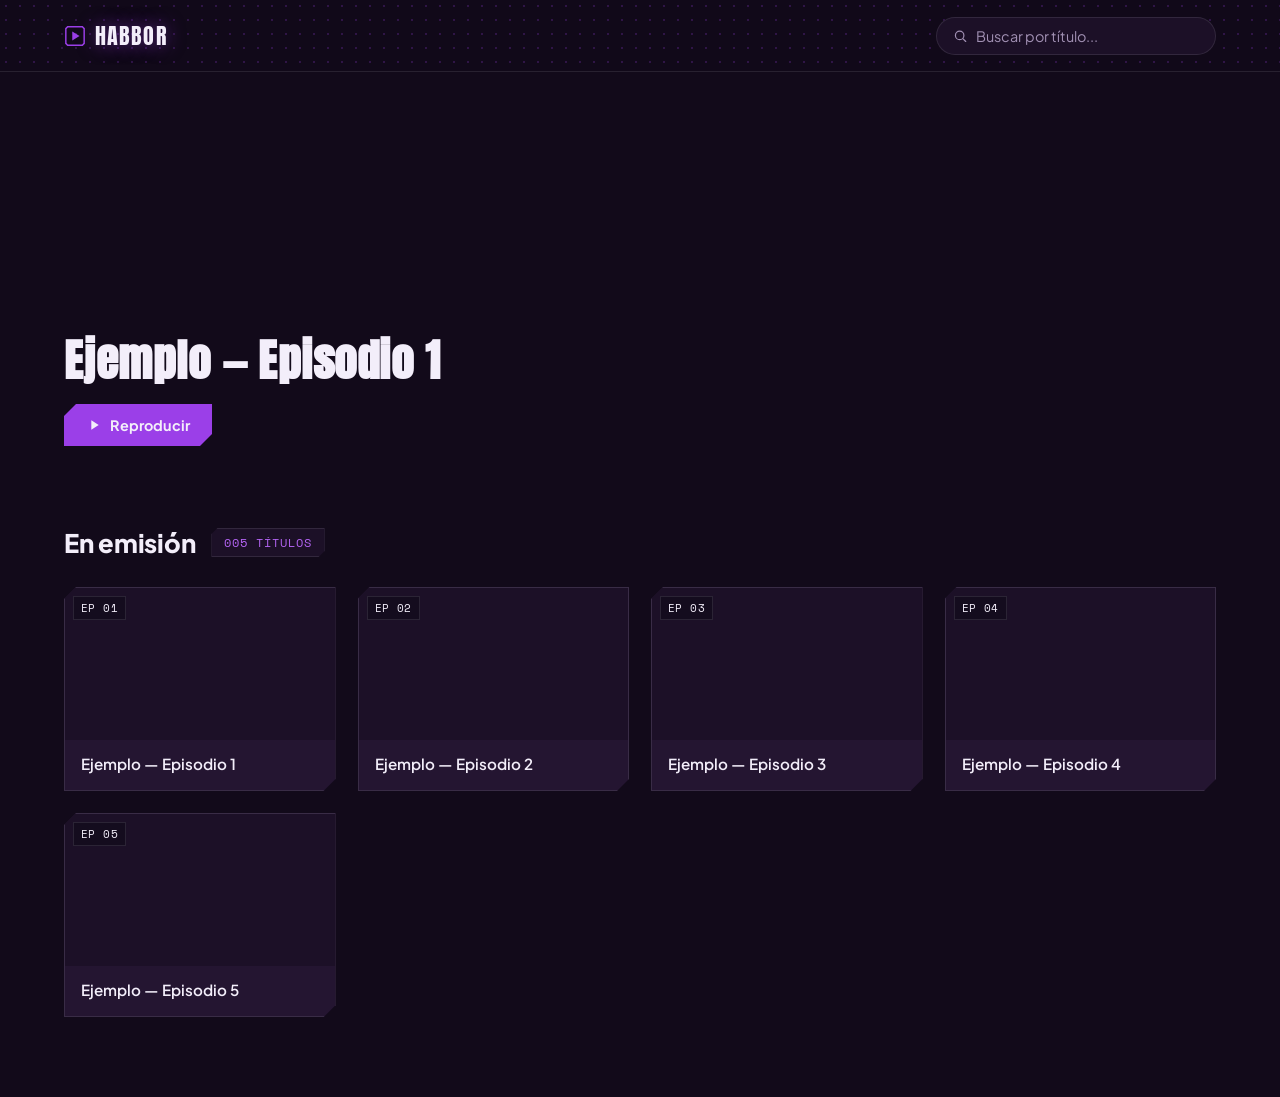
==== index.html @ ae3cb56a "Add files via upload" ====
<!DOCTYPE html>
<html lang="es">
<head>
  <meta charset="UTF-8" />
  <meta name="viewport" content="width=device-width, initial-scale=1.0" />
  <meta name="color-scheme" content="dark" />
  <title>HABBOR — Anime</title>

  <link rel="preconnect" href="https://fonts.googleapis.com" />
  <link rel="preconnect" href="https://fonts.gstatic.com" crossorigin />
  <link href="https://fonts.googleapis.com/css2?family=Anton&family=Plus+Jakarta+Sans:wght@400;500;600;700;800&family=Space+Mono:wght@400;700&display=swap" rel="stylesheet" />

  <link rel="stylesheet" href="style.css" />
</head>
<body>

  <header class="topbar">
    <div class="brand">
      <svg class="brand-icon" viewBox="0 0 24 24" width="22" height="22" xmlns="http://www.w3.org/2000/svg">
        <polygon class="brand-icon-frame" points="4,2 20,2 22,4 22,20 20,22 4,22 2,20 2,4" fill="none" stroke-width="1.6" />
        <path class="brand-icon-play" d="M9 7l8 5-8 5V7z" />
      </svg>
      <span class="brand-name">HABBOR</span>
    </div>

    <div class="search-box">
      <svg width="16" height="16" viewBox="0 0 24 24" fill="none" aria-hidden="true">
        <circle cx="11" cy="11" r="7" stroke="currentColor" stroke-width="2" />
        <path d="M21 21l-4.3-4.3" stroke="currentColor" stroke-width="2" stroke-linecap="round" />
      </svg>
      <input type="text" id="searchInput" placeholder="Buscar por título..." aria-label="Buscar por título" autocomplete="off" />
    </div>
  </header>

  <section class="hero hidden" id="heroSection">
    <div class="hero-backdrop" id="heroBackdrop"></div>
    <div class="hero-scrim"></div>
    <div class="hero-content">
      <h2 class="hero-title" id="heroTitle"></h2>
      <button class="hero-cta" id="heroPlayBtn" type="button">
        <svg viewBox="0 0 24 24" width="16" height="16" fill="currentColor"><path d="M8 5v14l11-7z"/></svg>
        Reproducir
      </button>
    </div>
  </section>

  <main class="container">
    <div class="page-heading">
      <h1>En emisión</h1>
      <span id="countBadge" class="count-badge"></span>
    </div>

    <section id="videoGrid" class="video-grid" aria-live="polite">
      <!-- Las tarjetas se generan automáticamente desde app.js -->
    </section>

    <p id="emptyState" class="empty-state hidden"></p>
  </main>

  <div id="playerModal" class="modal hidden" role="dialog" aria-modal="true" aria-labelledby="modalTitle">
    <div class="modal-backdrop" data-close></div>
    <div class="modal-panel">
      <button class="modal-close" id="modalCloseBtn" aria-label="Cerrar reproductor">&times;</button>
      <h2 id="modalTitle" class="modal-title"></h2>
      <div class="player-frame">
        <iframe
          id="playerIframe"
          src=""
          title="Reproductor de video"
          allow="autoplay; fullscreen; encrypted-media; picture-in-picture"
          allowfullscreen>
        </iframe>
      </div>
    </div>
  </div>

  <script src="app.js"></script>
</body>
</html>
---- style.css ----
/* ==============================================================
   HABBOR — Directorio personal de anime
   Paleta violeta, tipografía con energía de póster y detalles
   angulares + textura de screentone: identidad propia, no un
   calco de ninguna plataforma existente.
============================================================== */

:root {
  --ink: #120a1a;
  --surface: #1c1027;
  --panel: #241531;
  --line: rgba(243, 238, 250, 0.1);
  --violet: #9b3fe8;
  --violet-bright: #b565f5;
  --paper: #f3eefa;
  --mist: #a190b3;
  --cut: 12px;
  --shadow: 0 18px 40px rgba(0, 0, 0, 0.55);
  --glow: 0 0 0 1px var(--violet), 0 0 26px rgba(155, 63, 232, 0.35);
  --transition: 0.25s ease;
  --header-h: 72px;
}

* { margin: 0; padding: 0; box-sizing: border-box; }

html { scrollbar-width: thin; scrollbar-color: #3a2650 var(--ink); }

body {
  background: var(--ink);
  color: var(--paper);
  font-family: 'Plus Jakarta Sans', -apple-system, BlinkMacSystemFont, 'Segoe UI', sans-serif;
  min-height: 100vh;
}

::selection { background: var(--violet); color: var(--paper); }

::-webkit-scrollbar { width: 10px; }
::-webkit-scrollbar-track { background: var(--ink); }
::-webkit-scrollbar-thumb { background: #3a2650; border-radius: 10px; }
::-webkit-scrollbar-thumb:hover { background: var(--violet); }

/* ==============================================================
   ENCABEZADO
============================================================== */
.topbar {
  position: sticky;
  top: 0;
  z-index: 50;
  height: var(--header-h);
  display: flex;
  align-items: center;
  justify-content: space-between;
  gap: 20px;
  padding: 0 5%;
  background:
    radial-gradient(circle at 6px 6px, rgba(155, 63, 232, 0.22) 1.3px, transparent 1.5px) 0 0 / 14px 14px,
    rgba(18, 10, 26, 0.92);
  backdrop-filter: blur(12px);
  -webkit-backdrop-filter: blur(12px);
  border-bottom: 1px solid var(--line);
}

.brand { display: flex; align-items: center; gap: 9px; flex-shrink: 0; }
.brand-icon-frame { stroke: var(--violet); }
.brand-icon-play { fill: var(--violet); }
.brand-name {
  font-family: 'Anton', 'Plus Jakarta Sans', sans-serif;
  font-size: 1.4rem;
  letter-spacing: 0.05em;
  color: var(--paper);
  text-shadow: 0 0 18px rgba(155, 63, 232, 0.5);
}

.search-box {
  display: flex;
  align-items: center;
  gap: 8px;
  background: var(--surface);
  border: 1px solid var(--line);
  border-radius: 999px;
  padding: 9px 16px;
  width: 280px;
  max-width: 45vw;
  color: var(--mist);
  transition: border-color var(--transition);
}
.search-box:focus-within { border-color: var(--violet); }
.search-box input {
  background: transparent;
  border: none;
  outline: none;
  color: var(--paper);
  font-family: inherit;
  font-size: 0.9rem;
  width: 100%;
}
.search-box input::placeholder { color: var(--mist); }

/* ==============================================================
   HERO — destacado (usa el primer título de tu videoteca)
============================================================== */
.hero {
  position: relative;
  height: 46vh;
  min-height: 300px;
  max-height: 420px;
  overflow: hidden;
}
.hero.hidden { display: none; }

.hero-backdrop {
  position: absolute;
  inset: 0;
  background-size: cover;
  background-position: center;
  filter: saturate(1.05);
  transform: scale(1.03);
}

.hero-scrim {
  position: absolute;
  inset: 0;
  background:
    linear-gradient(180deg, rgba(18, 10, 26, 0.35) 0%, var(--ink) 96%),
    linear-gradient(90deg, rgba(18, 10, 26, 0.95) 10%, rgba(18, 10, 26, 0.15) 60%);
}

.hero-content {
  position: absolute;
  left: 5%;
  bottom: 40px;
  max-width: 560px;
}
.hero-eyebrow {
  font-family: 'Space Mono', monospace;
  font-size: 0.72rem;
  letter-spacing: 0.15em;
  color: var(--violet-bright);
}
.hero-title {
  font-family: 'Anton', 'Plus Jakarta Sans', sans-serif;
  font-size: clamp(1.8rem, 4vw, 2.8rem);
  letter-spacing: 0.01em;
  margin: 10px 0 20px;
  line-height: 1.05;
}
.hero-cta {
  display: inline-flex;
  align-items: center;
  gap: 8px;
  background: var(--violet);
  color: var(--paper);
  border: none;
  font-family: 'Plus Jakarta Sans', sans-serif;
  font-weight: 700;
  font-size: 0.9rem;
  padding: 12px 22px;
  cursor: pointer;
  clip-path: polygon(0 var(--cut), var(--cut) 0, 100% 0, 100% calc(100% - var(--cut)), calc(100% - var(--cut)) 100%, 0 100%);
  transition: background var(--transition), transform var(--transition);
}
.hero-cta:hover { background: var(--violet-bright); transform: translateY(-2px); }

/* ==============================================================
   CONTENEDOR / ENCABEZADO DE SECCIÓN
============================================================== */
.container { max-width: 1400px; margin: 0 auto; padding: 40px 5% 80px; }

.page-heading {
  display: flex;
  align-items: center;
  gap: 16px;
  margin-bottom: 28px;
  flex-wrap: wrap;
}
.page-heading h1 {
  font-size: 1.6rem;
  font-weight: 800;
  letter-spacing: -0.01em;
}
.count-badge {
  font-family: 'Space Mono', monospace;
  font-size: 0.72rem;
  letter-spacing: 0.08em;
  color: var(--violet-bright);
  background: var(--surface);
  padding: 5px 12px;
  border: 1px solid var(--line);
  clip-path: polygon(6px 0, 100% 0, 100% calc(100% - 6px), calc(100% - 6px) 100%, 0 100%, 0 6px);
}

/* ==============================================================
   CUADRÍCULA Y TARJETAS
============================================================== */
.video-grid {
  display: grid;
  grid-template-columns: repeat(auto-fill, minmax(230px, 1fr));
  gap: 22px;
}

.card {
  background: var(--panel);
  border: 1px solid var(--line);
  clip-path: polygon(0 var(--cut), var(--cut) 0, 100% 0, 100% calc(100% - var(--cut)), calc(100% - var(--cut)) 100%, 0 100%);
  overflow: hidden;
  cursor: pointer;
  transition: transform var(--transition), box-shadow var(--transition), border-color var(--transition);
}
.card:hover,
.card:focus-visible {
  transform: translateY(-6px);
  box-shadow: var(--shadow), var(--glow);
  border-color: var(--violet);
  outline: none;
}

.card-thumb { position: relative; aspect-ratio: 16 / 9; overflow: hidden; background: var(--surface); }
.card-thumb img {
  width: 100%;
  height: 100%;
  object-fit: cover;
  display: block;
  transition: transform 0.4s ease, opacity 0.3s ease;
}
.card:hover .card-thumb img,
.card:focus-visible .card-thumb img { transform: scale(1.08); }

.card-index {
  position: absolute;
  top: 8px;
  left: 8px;
  font-family: 'Space Mono', monospace;
  font-size: 0.66rem;
  letter-spacing: 0.04em;
  color: var(--paper);
  background: rgba(18, 10, 26, 0.7);
  padding: 3px 7px;
  border: 1px solid var(--line);
}

.card-play {
  position: absolute;
  inset: 0;
  display: flex;
  align-items: center;
  justify-content: center;
  background: rgba(18, 10, 26, 0.45);
  opacity: 0;
  transition: opacity var(--transition);
}
.card:hover .card-play,
.card:focus-visible .card-play { opacity: 1; }
.card-play svg { filter: drop-shadow(0 4px 10px rgba(0, 0, 0, 0.6)); }

.card-info { padding: 14px 16px 16px; }
.card-title {
  font-size: 0.95rem;
  font-weight: 600;
  line-height: 1.35;
  display: -webkit-box;
  -webkit-line-clamp: 2;
  -webkit-box-orient: vertical;
  overflow: hidden;
}

.empty-state {
  text-align: center;
  color: var(--mist);
  padding: 70px 0;
  font-size: 0.95rem;
}

/* ==============================================================
   MODAL
============================================================== */
.modal { position: fixed; inset: 0; z-index: 100; display: flex; align-items: center; justify-content: center; padding: 24px; }
.modal.hidden { display: none; }

.modal-backdrop {
  position: absolute;
  inset: 0;
  background: rgba(9, 5, 14, 0.9);
  backdrop-filter: blur(6px);
  -webkit-backdrop-filter: blur(6px);
}

.modal-panel {
  position: relative;
  z-index: 1;
  width: min(960px, 100%);
  background:
    radial-gradient(circle at 18px 18px, rgba(155, 63, 232, 0.14) 1.3px, transparent 1.5px) 0 0 / 16px 16px,
    var(--surface);
  border: 1px solid var(--line);
  clip-path: polygon(0 20px, 20px 0, 100% 0, 100% calc(100% - 20px), calc(100% - 20px) 100%, 0 100%);
  padding: 24px;
  animation: pop-in 0.25s ease;
}

@keyframes pop-in {
  from { opacity: 0; transform: scale(0.96) translateY(10px); }
  to { opacity: 1; transform: scale(1) translateY(0); }
}

.modal-close {
  position: absolute;
  top: -14px;
  right: -14px;
  width: 34px;
  height: 34px;
  border-radius: 50%;
  border: 1px solid var(--line);
  background: var(--panel);
  color: var(--paper);
  font-size: 1.2rem;
  line-height: 1;
  cursor: pointer;
  display: flex;
  align-items: center;
  justify-content: center;
  transition: background var(--transition), color var(--transition), transform var(--transition);
}
.modal-close:hover { background: var(--violet); color: var(--paper); transform: rotate(90deg); }

.modal-title { font-size: 1.15rem; font-weight: 700; margin-bottom: 14px; padding-right: 16px; }

.player-frame {
  position: relative;
  width: 100%;
  aspect-ratio: 16 / 9;
  overflow: hidden;
  background: #000;
}
.player-frame iframe { position: absolute; inset: 0; width: 100%; height: 100%; border: none; }

/* ==============================================================
   UTILIDADES
============================================================== */
.hidden { display: none !important; }

/* ==============================================================
   RESPONSIVE
============================================================== */
@media (max-width: 640px) {
  .topbar { padding: 0 4%; gap: 10px; }
  .search-box { width: auto; flex: 1; max-width: none; }
  .brand-name { font-size: 1.2rem; }
  .hero { height: 40vh; min-height: 240px; }
  .hero-content { left: 6%; right: 6%; bottom: 24px; }
  .page-heading h1 { font-size: 1.35rem; }
  .video-grid { grid-template-columns: repeat(auto-fill, minmax(140px, 1fr)); gap: 12px; }
  .modal-panel { padding: 16px; }
  .modal { padding: 12px; }
}

@media (prefers-reduced-motion: reduce) {
  * { animation-duration: 0.01ms !important; transition-duration: 0.01ms !important; }
}
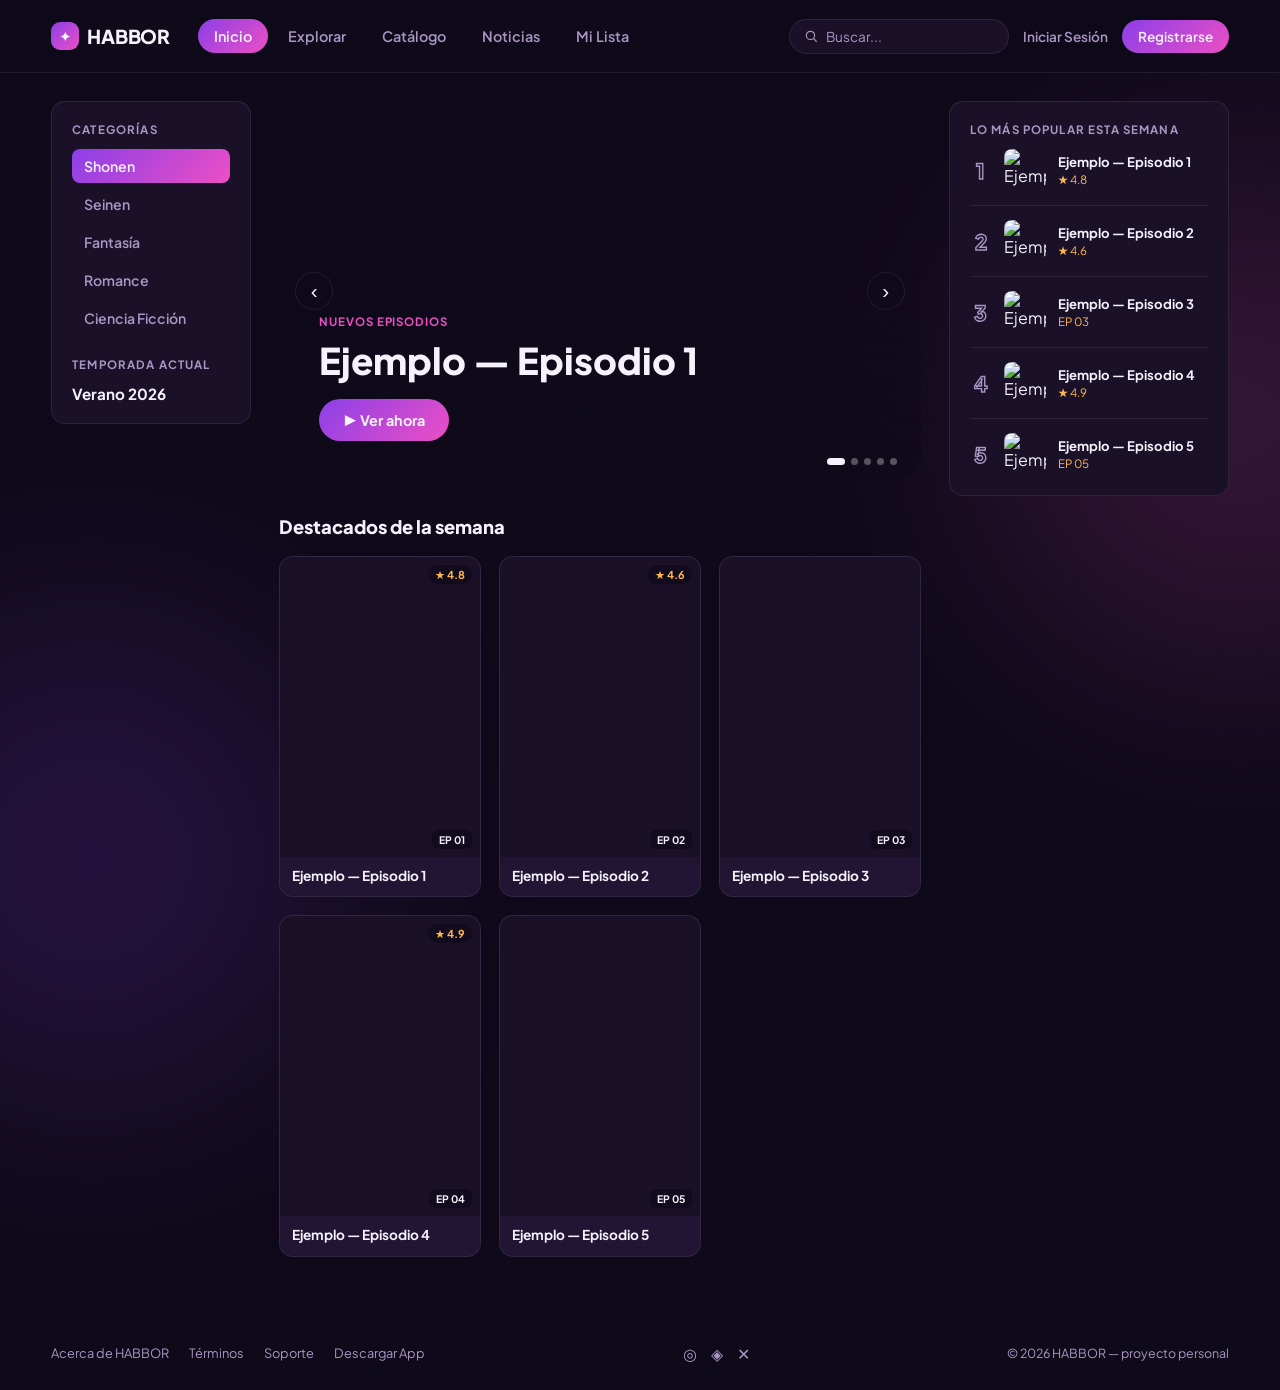
==== commit aac0c047: "Add files via upload" ====
--- a/index.html
+++ b/index.html
@@ -4,76 +4,60 @@
   <meta charset="UTF-8" />
   <meta name="viewport" content="width=device-width, initial-scale=1.0" />
   <meta name="color-scheme" content="dark" />
-  <title>HABBOR — Anime</title>
-
+  <title>HABBOR — Directorio de Anime</title>
   <link rel="preconnect" href="https://fonts.googleapis.com" />
   <link rel="preconnect" href="https://fonts.gstatic.com" crossorigin />
-  <link href="https://fonts.googleapis.com/css2?family=Anton&family=Plus+Jakarta+Sans:wght@400;500;600;700;800&family=Space+Mono:wght@400;700&display=swap" rel="stylesheet" />
-
+  <link href="https://fonts.googleapis.com/css2?family=Plus+Jakarta+Sans:wght@400;500;600;700;800&display=swap" rel="stylesheet" />
   <link rel="stylesheet" href="style.css" />
 </head>
 <body>
+  <div id="navbarRoot" class="navbar"></div>
 
-  <header class="topbar">
-    <div class="brand">
-      <svg class="brand-icon" viewBox="0 0 24 24" width="22" height="22" xmlns="http://www.w3.org/2000/svg">
-        <polygon class="brand-icon-frame" points="4,2 20,2 22,4 22,20 20,22 4,22 2,20 2,4" fill="none" stroke-width="1.6" />
-        <path class="brand-icon-play" d="M9 7l8 5-8 5V7z" />
-      </svg>
-      <span class="brand-name">HABBOR</span>
-    </div>
+  <div class="layout">
+    <aside class="sidebar">
+      <h2 class="sidebar-title">Categorías</h2>
+      <ul class="category-list">
+        <li><a href="catalogo.html" class="active">Shonen</a></li>
+        <li><a href="catalogo.html">Seinen</a></li>
+        <li><a href="catalogo.html">Fantasía</a></li>
+        <li><a href="catalogo.html">Romance</a></li>
+        <li><a href="catalogo.html">Ciencia Ficción</a></li>
+      </ul>
+      <h2 class="sidebar-title">Temporada Actual</h2>
+      <p class="sidebar-season">Verano 2026</p>
+    </aside>
 
-    <div class="search-box">
-      <svg width="16" height="16" viewBox="0 0 24 24" fill="none" aria-hidden="true">
-        <circle cx="11" cy="11" r="7" stroke="currentColor" stroke-width="2" />
-        <path d="M21 21l-4.3-4.3" stroke="currentColor" stroke-width="2" stroke-linecap="round" />
-      </svg>
-      <input type="text" id="searchInput" placeholder="Buscar por título..." aria-label="Buscar por título" autocomplete="off" />
-    </div>
-  </header>
+    <main class="main-col">
+      <section class="hero hidden" id="heroSection">
+        <button class="hero-arrow hero-arrow-left" id="heroPrev" aria-label="Anterior" type="button">‹</button>
+        <button class="hero-arrow hero-arrow-right" id="heroNext" aria-label="Siguiente" type="button">›</button>
+        <div class="hero-backdrop" id="heroBackdrop"></div>
+        <div class="hero-scrim"></div>
+        <div class="hero-content">
+          <span class="hero-eyebrow">NUEVOS EPISODIOS</span>
+          <h1 class="hero-title" id="heroTitle"></h1>
+          <a href="#" class="hero-cta" id="heroPlayBtn">▶ Ver ahora</a>
+        </div>
+        <div class="hero-dots" id="heroDots"></div>
+      </section>
 
-  <section class="hero hidden" id="heroSection">
-    <div class="hero-backdrop" id="heroBackdrop"></div>
-    <div class="hero-scrim"></div>
-    <div class="hero-content">
-      <h2 class="hero-title" id="heroTitle"></h2>
-      <button class="hero-cta" id="heroPlayBtn" type="button">
-        <svg viewBox="0 0 24 24" width="16" height="16" fill="currentColor"><path d="M8 5v14l11-7z"/></svg>
-        Reproducir
-      </button>
-    </div>
-  </section>
+      <div class="section-heading">
+        <h2>Destacados de la semana</h2>
+      </div>
+      <section id="destacadosRow" class="video-grid"></section>
+    </main>
 
-  <main class="container">
-    <div class="page-heading">
-      <h1>En emisión</h1>
-      <span id="countBadge" class="count-badge"></span>
-    </div>
-
-    <section id="videoGrid" class="video-grid" aria-live="polite">
-      <!-- Las tarjetas se generan automáticamente desde app.js -->
-    </section>
-
-    <p id="emptyState" class="empty-state hidden"></p>
-  </main>
-
-  <div id="playerModal" class="modal hidden" role="dialog" aria-modal="true" aria-labelledby="modalTitle">
-    <div class="modal-backdrop" data-close></div>
-    <div class="modal-panel">
-      <button class="modal-close" id="modalCloseBtn" aria-label="Cerrar reproductor">&times;</button>
-      <h2 id="modalTitle" class="modal-title"></h2>
-      <div class="player-frame">
-        <iframe
-          id="playerIframe"
-          src=""
-          title="Reproductor de video"
-          allow="autoplay; fullscreen; encrypted-media; picture-in-picture"
-          allowfullscreen>
-        </iframe>
-      </div>
-    </div>
+    <aside class="ranking-panel">
+      <h2 class="sidebar-title">Lo más popular esta semana</h2>
+      <ol id="rankingList" class="ranking-list"></ol>
+    </aside>
   </div>
 
-  <script src="app.js"></script>
+  <div id="footerRoot"></div>
+
+  <script>window.PAGE_ID = 'inicio';</script>
+  <script src="data.js"></script>
+  <script src="common.js"></script>
+  <script src="home.js"></script>
 </body>
 </html>
--- a/style.css
+++ b/style.css
@@ -1,358 +1,297 @@
 /* ==============================================================
    HABBOR — Directorio personal de anime
-   Paleta violeta, tipografía con energía de póster y detalles
-   angulares + textura de screentone: identidad propia, no un
-   calco de ninguna plataforma existente.
+   Paleta violeta-magenta inspirada en la referencia que
+   compartiste, con datos propios (sin contenido real con
+   derechos de autor).
 ============================================================== */
 
 :root {
-  --ink: #120a1a;
-  --surface: #1c1027;
-  --panel: #241531;
-  --line: rgba(243, 238, 250, 0.1);
-  --violet: #9b3fe8;
-  --violet-bright: #b565f5;
-  --paper: #f3eefa;
-  --mist: #a190b3;
-  --cut: 12px;
-  --shadow: 0 18px 40px rgba(0, 0, 0, 0.55);
-  --glow: 0 0 0 1px var(--violet), 0 0 26px rgba(155, 63, 232, 0.35);
-  --transition: 0.25s ease;
+  --ink: #0f0a1a;
+  --surface: #1a1128;
+  --panel: #211533;
+  --panel-hover: #2a1c40;
+  --line: rgba(255, 255, 255, 0.08);
+  --violet: #8b3fe8;
+  --pink: #ec4fc4;
+  --gradient: linear-gradient(135deg, var(--violet), var(--pink));
+  --paper: #f5f2fb;
+  --mist: #a996c2;
+  --star: #ffb84d;
+  --radius-sm: 8px;
+  --radius-md: 14px;
+  --radius-lg: 24px;
+  --shadow: 0 20px 45px rgba(0, 0, 0, 0.5);
+  --glow: 0 0 30px rgba(139, 63, 232, 0.35);
+  --transition: 0.2s ease;
   --header-h: 72px;
 }
 
 * { margin: 0; padding: 0; box-sizing: border-box; }
-
-html { scrollbar-width: thin; scrollbar-color: #3a2650 var(--ink); }
+html { scrollbar-width: thin; scrollbar-color: #3d2a5c var(--ink); }
 
 body {
   background: var(--ink);
   color: var(--paper);
   font-family: 'Plus Jakarta Sans', -apple-system, BlinkMacSystemFont, 'Segoe UI', sans-serif;
   min-height: 100vh;
-}
+  position: relative;
+  overflow-x: hidden;
+}
+
+body::before, body::after {
+  content: "";
+  position: fixed;
+  width: 480px; height: 480px;
+  border-radius: 50%;
+  filter: blur(120px);
+  opacity: 0.18;
+  z-index: -1;
+  pointer-events: none;
+}
+body::before { background: var(--violet); bottom: -200px; left: -150px; }
+body::after { background: var(--pink); top: 20%; right: -200px; }
 
 ::selection { background: var(--violet); color: var(--paper); }
-
 ::-webkit-scrollbar { width: 10px; }
 ::-webkit-scrollbar-track { background: var(--ink); }
-::-webkit-scrollbar-thumb { background: #3a2650; border-radius: 10px; }
+::-webkit-scrollbar-thumb { background: #3d2a5c; border-radius: 10px; }
 ::-webkit-scrollbar-thumb:hover { background: var(--violet); }
 
-/* ==============================================================
-   ENCABEZADO
-============================================================== */
-.topbar {
-  position: sticky;
-  top: 0;
-  z-index: 50;
+a { color: inherit; text-decoration: none; }
+
+/* ==============================================================
+   NAVBAR
+============================================================== */
+.navbar {
+  position: sticky; top: 0; z-index: 50;
+  background: rgba(15, 10, 26, 0.9);
+  backdrop-filter: blur(14px);
+  -webkit-backdrop-filter: blur(14px);
+  border-bottom: 1px solid var(--line);
+}
+.nav-inner {
   height: var(--header-h);
-  display: flex;
-  align-items: center;
-  justify-content: space-between;
-  gap: 20px;
-  padding: 0 5%;
-  background:
-    radial-gradient(circle at 6px 6px, rgba(155, 63, 232, 0.22) 1.3px, transparent 1.5px) 0 0 / 14px 14px,
-    rgba(18, 10, 26, 0.92);
-  backdrop-filter: blur(12px);
-  -webkit-backdrop-filter: blur(12px);
-  border-bottom: 1px solid var(--line);
-}
-
-.brand { display: flex; align-items: center; gap: 9px; flex-shrink: 0; }
-.brand-icon-frame { stroke: var(--violet); }
-.brand-icon-play { fill: var(--violet); }
-.brand-name {
-  font-family: 'Anton', 'Plus Jakarta Sans', sans-serif;
-  font-size: 1.4rem;
-  letter-spacing: 0.05em;
-  color: var(--paper);
-  text-shadow: 0 0 18px rgba(155, 63, 232, 0.5);
-}
-
+  max-width: 1500px; margin: 0 auto; padding: 0 4%;
+  display: flex; align-items: center; gap: 28px;
+}
+.brand { display: flex; align-items: center; gap: 8px; flex-shrink: 0; }
+.brand-mark {
+  width: 28px; height: 28px;
+  display: flex; align-items: center; justify-content: center;
+  background: var(--gradient);
+  border-radius: 9px;
+  font-size: 0.95rem;
+}
+.brand-name { font-size: 1.2rem; font-weight: 800; letter-spacing: -0.01em; }
+
+.nav-links { display: flex; align-items: center; gap: 4px; flex: 1; }
+.nav-links a {
+  padding: 8px 16px; border-radius: 999px;
+  font-size: 0.9rem; font-weight: 600; color: var(--mist);
+  transition: background var(--transition), color var(--transition);
+}
+.nav-links a:hover { color: var(--paper); }
+.nav-links a.active { background: var(--gradient); color: var(--paper); }
+
+.nav-right { display: flex; align-items: center; gap: 14px; }
 .search-box {
-  display: flex;
-  align-items: center;
-  gap: 8px;
-  background: var(--surface);
-  border: 1px solid var(--line);
-  border-radius: 999px;
-  padding: 9px 16px;
-  width: 280px;
-  max-width: 45vw;
-  color: var(--mist);
+  display: flex; align-items: center; gap: 8px;
+  background: var(--surface); border: 1px solid var(--line);
+  border-radius: 999px; padding: 8px 14px; width: 220px; color: var(--mist);
   transition: border-color var(--transition);
 }
 .search-box:focus-within { border-color: var(--violet); }
 .search-box input {
-  background: transparent;
-  border: none;
-  outline: none;
-  color: var(--paper);
-  font-family: inherit;
-  font-size: 0.9rem;
-  width: 100%;
+  background: transparent; border: none; outline: none;
+  color: var(--paper); font-family: inherit; font-size: 0.85rem; width: 100%;
 }
 .search-box input::placeholder { color: var(--mist); }
 
-/* ==============================================================
-   HERO — destacado (usa el primer título de tu videoteca)
-============================================================== */
-.hero {
-  position: relative;
-  height: 46vh;
-  min-height: 300px;
-  max-height: 420px;
-  overflow: hidden;
-}
+.nav-auth { font-size: 0.85rem; font-weight: 600; color: var(--mist); white-space: nowrap; }
+.nav-auth:hover { color: var(--paper); }
+.nav-auth-solid { background: var(--gradient); color: var(--paper) !important; padding: 8px 16px; border-radius: 999px; }
+
+/* ==============================================================
+   LAYOUT
+============================================================== */
+.layout {
+  max-width: 1500px; margin: 0 auto; padding: 28px 4% 60px;
+  display: grid; grid-template-columns: 200px 1fr 280px; gap: 28px; align-items: start;
+}
+.sidebar, .ranking-panel {
+  background: var(--surface); border: 1px solid var(--line); border-radius: var(--radius-md);
+  padding: 20px; position: sticky; top: calc(var(--header-h) + 20px);
+}
+.sidebar-title { font-size: 0.72rem; letter-spacing: 0.1em; text-transform: uppercase; color: var(--mist); margin-bottom: 12px; }
+.sidebar-title:not(:first-child) { margin-top: 22px; }
+.category-list { list-style: none; display: flex; flex-direction: column; gap: 4px; }
+.category-list a {
+  display: block; padding: 8px 12px; border-radius: var(--radius-sm);
+  font-size: 0.88rem; font-weight: 600; color: var(--mist);
+  transition: background var(--transition), color var(--transition);
+}
+.category-list a:hover { background: var(--panel-hover); color: var(--paper); }
+.category-list a.active { background: var(--gradient); color: var(--paper); }
+.sidebar-season { font-size: 0.95rem; font-weight: 700; }
+.main-col { min-width: 0; }
+.main-col-wide { grid-column: span 2; }
+
+/* ==============================================================
+   HERO
+============================================================== */
+.hero { position: relative; height: 380px; border-radius: var(--radius-lg); overflow: hidden; margin-bottom: 34px; }
 .hero.hidden { display: none; }
-
-.hero-backdrop {
-  position: absolute;
-  inset: 0;
-  background-size: cover;
-  background-position: center;
-  filter: saturate(1.05);
-  transform: scale(1.03);
-}
-
+.hero-backdrop { position: absolute; inset: 0; background-size: cover; background-position: center; transform: scale(1.02); }
 .hero-scrim {
-  position: absolute;
-  inset: 0;
+  position: absolute; inset: 0;
   background:
-    linear-gradient(180deg, rgba(18, 10, 26, 0.35) 0%, var(--ink) 96%),
-    linear-gradient(90deg, rgba(18, 10, 26, 0.95) 10%, rgba(18, 10, 26, 0.15) 60%);
-}
-
-.hero-content {
-  position: absolute;
-  left: 5%;
-  bottom: 40px;
-  max-width: 560px;
-}
-.hero-eyebrow {
-  font-family: 'Space Mono', monospace;
-  font-size: 0.72rem;
-  letter-spacing: 0.15em;
-  color: var(--violet-bright);
-}
-.hero-title {
-  font-family: 'Anton', 'Plus Jakarta Sans', sans-serif;
-  font-size: clamp(1.8rem, 4vw, 2.8rem);
-  letter-spacing: 0.01em;
-  margin: 10px 0 20px;
-  line-height: 1.05;
-}
+    linear-gradient(90deg, rgba(15,10,26,0.95) 15%, rgba(15,10,26,0.25) 65%),
+    linear-gradient(0deg, rgba(15,10,26,0.85) 0%, transparent 45%);
+}
+.hero-content { position: absolute; left: 40px; bottom: 40px; max-width: 480px; }
+.hero-eyebrow { display: inline-block; font-size: 0.72rem; font-weight: 700; letter-spacing: 0.08em; color: var(--pink); margin-bottom: 10px; }
+.hero-title { font-size: clamp(1.6rem, 3vw, 2.3rem); font-weight: 800; line-height: 1.15; margin-bottom: 18px; }
 .hero-cta {
-  display: inline-flex;
-  align-items: center;
-  gap: 8px;
-  background: var(--violet);
-  color: var(--paper);
-  border: none;
-  font-family: 'Plus Jakarta Sans', sans-serif;
-  font-weight: 700;
-  font-size: 0.9rem;
-  padding: 12px 22px;
-  cursor: pointer;
-  clip-path: polygon(0 var(--cut), var(--cut) 0, 100% 0, 100% calc(100% - var(--cut)), calc(100% - var(--cut)) 100%, 0 100%);
-  transition: background var(--transition), transform var(--transition);
-}
-.hero-cta:hover { background: var(--violet-bright); transform: translateY(-2px); }
-
-/* ==============================================================
-   CONTENEDOR / ENCABEZADO DE SECCIÓN
-============================================================== */
-.container { max-width: 1400px; margin: 0 auto; padding: 40px 5% 80px; }
-
-.page-heading {
-  display: flex;
-  align-items: center;
-  gap: 16px;
-  margin-bottom: 28px;
-  flex-wrap: wrap;
-}
-.page-heading h1 {
-  font-size: 1.6rem;
-  font-weight: 800;
-  letter-spacing: -0.01em;
-}
+  display: inline-flex; align-items: center; gap: 8px;
+  background: var(--gradient); color: var(--paper); font-weight: 700; font-size: 0.9rem;
+  padding: 12px 24px; border-radius: 999px;
+  transition: transform var(--transition), box-shadow var(--transition);
+}
+.hero-cta:hover { transform: translateY(-2px); box-shadow: var(--glow); }
+.hero-arrow {
+  position: absolute; top: 50%; transform: translateY(-50%);
+  width: 38px; height: 38px; border-radius: 50%;
+  background: rgba(15, 10, 26, 0.55); border: 1px solid var(--line);
+  color: var(--paper); font-size: 1.3rem; line-height: 1; cursor: pointer; z-index: 2;
+  display: flex; align-items: center; justify-content: center;
+  transition: background var(--transition);
+}
+.hero-arrow:hover { background: var(--violet); }
+.hero-arrow-left { left: 16px; }
+.hero-arrow-right { right: 16px; }
+.hero-dots { position: absolute; bottom: 16px; right: 24px; display: flex; gap: 6px; }
+.hero-dot { width: 7px; height: 7px; border-radius: 50%; background: rgba(255,255,255,0.3); cursor: pointer; transition: background var(--transition), width var(--transition); }
+.hero-dot.active { background: var(--paper); width: 18px; border-radius: 4px; }
+
+/* ==============================================================
+   ENCABEZADOS
+============================================================== */
+.section-heading, .page-heading { display: flex; align-items: center; justify-content: space-between; margin-bottom: 18px; }
+.section-heading h2, .section-heading-inline { font-size: 1.15rem; font-weight: 800; }
+.section-heading-inline { display: block; margin: 8px 0 18px; }
+.page-heading h1 { font-size: 1.4rem; font-weight: 800; }
 .count-badge {
-  font-family: 'Space Mono', monospace;
-  font-size: 0.72rem;
-  letter-spacing: 0.08em;
-  color: var(--violet-bright);
-  background: var(--surface);
-  padding: 5px 12px;
-  border: 1px solid var(--line);
-  clip-path: polygon(6px 0, 100% 0, 100% calc(100% - 6px), calc(100% - 6px) 100%, 0 100%, 0 6px);
-}
-
-/* ==============================================================
-   CUADRÍCULA Y TARJETAS
-============================================================== */
-.video-grid {
-  display: grid;
-  grid-template-columns: repeat(auto-fill, minmax(230px, 1fr));
-  gap: 22px;
-}
-
+  font-size: 0.72rem; font-weight: 700; letter-spacing: 0.05em; color: var(--pink);
+  background: var(--surface); border: 1px solid var(--line); padding: 5px 12px; border-radius: 999px;
+}
+
+/* ==============================================================
+   TARJETAS
+============================================================== */
+.video-grid { display: grid; grid-template-columns: repeat(auto-fill, minmax(150px, 1fr)); gap: 18px; }
 .card {
-  background: var(--panel);
-  border: 1px solid var(--line);
-  clip-path: polygon(0 var(--cut), var(--cut) 0, 100% 0, 100% calc(100% - var(--cut)), calc(100% - var(--cut)) 100%, 0 100%);
-  overflow: hidden;
-  cursor: pointer;
+  background: var(--panel); border: 1px solid var(--line); border-radius: var(--radius-md);
+  overflow: hidden; cursor: pointer;
   transition: transform var(--transition), box-shadow var(--transition), border-color var(--transition);
 }
-.card:hover,
-.card:focus-visible {
-  transform: translateY(-6px);
-  box-shadow: var(--shadow), var(--glow);
-  border-color: var(--violet);
-  outline: none;
-}
-
-.card-thumb { position: relative; aspect-ratio: 16 / 9; overflow: hidden; background: var(--surface); }
-.card-thumb img {
-  width: 100%;
-  height: 100%;
-  object-fit: cover;
-  display: block;
-  transition: transform 0.4s ease, opacity 0.3s ease;
-}
-.card:hover .card-thumb img,
-.card:focus-visible .card-thumb img { transform: scale(1.08); }
-
-.card-index {
-  position: absolute;
-  top: 8px;
-  left: 8px;
-  font-family: 'Space Mono', monospace;
-  font-size: 0.66rem;
-  letter-spacing: 0.04em;
-  color: var(--paper);
-  background: rgba(18, 10, 26, 0.7);
-  padding: 3px 7px;
-  border: 1px solid var(--line);
-}
-
-.card-play {
-  position: absolute;
-  inset: 0;
-  display: flex;
-  align-items: center;
-  justify-content: center;
-  background: rgba(18, 10, 26, 0.45);
-  opacity: 0;
-  transition: opacity var(--transition);
-}
-.card:hover .card-play,
-.card:focus-visible .card-play { opacity: 1; }
-.card-play svg { filter: drop-shadow(0 4px 10px rgba(0, 0, 0, 0.6)); }
-
-.card-info { padding: 14px 16px 16px; }
-.card-title {
-  font-size: 0.95rem;
-  font-weight: 600;
-  line-height: 1.35;
-  display: -webkit-box;
-  -webkit-line-clamp: 2;
-  -webkit-box-orient: vertical;
-  overflow: hidden;
-}
-
-.empty-state {
-  text-align: center;
-  color: var(--mist);
-  padding: 70px 0;
-  font-size: 0.95rem;
-}
-
-/* ==============================================================
-   MODAL
-============================================================== */
-.modal { position: fixed; inset: 0; z-index: 100; display: flex; align-items: center; justify-content: center; padding: 24px; }
-.modal.hidden { display: none; }
-
-.modal-backdrop {
-  position: absolute;
-  inset: 0;
-  background: rgba(9, 5, 14, 0.9);
-  backdrop-filter: blur(6px);
-  -webkit-backdrop-filter: blur(6px);
-}
-
-.modal-panel {
-  position: relative;
-  z-index: 1;
-  width: min(960px, 100%);
-  background:
-    radial-gradient(circle at 18px 18px, rgba(155, 63, 232, 0.14) 1.3px, transparent 1.5px) 0 0 / 16px 16px,
-    var(--surface);
-  border: 1px solid var(--line);
-  clip-path: polygon(0 20px, 20px 0, 100% 0, 100% calc(100% - 20px), calc(100% - 20px) 100%, 0 100%);
-  padding: 24px;
-  animation: pop-in 0.25s ease;
-}
-
-@keyframes pop-in {
-  from { opacity: 0; transform: scale(0.96) translateY(10px); }
-  to { opacity: 1; transform: scale(1) translateY(0); }
-}
-
-.modal-close {
-  position: absolute;
-  top: -14px;
-  right: -14px;
-  width: 34px;
-  height: 34px;
-  border-radius: 50%;
-  border: 1px solid var(--line);
-  background: var(--panel);
-  color: var(--paper);
-  font-size: 1.2rem;
-  line-height: 1;
-  cursor: pointer;
-  display: flex;
-  align-items: center;
-  justify-content: center;
-  transition: background var(--transition), color var(--transition), transform var(--transition);
-}
-.modal-close:hover { background: var(--violet); color: var(--paper); transform: rotate(90deg); }
-
-.modal-title { font-size: 1.15rem; font-weight: 700; margin-bottom: 14px; padding-right: 16px; }
-
-.player-frame {
-  position: relative;
-  width: 100%;
-  aspect-ratio: 16 / 9;
-  overflow: hidden;
-  background: #000;
-}
+.card:hover, .card:focus-visible { transform: translateY(-5px); box-shadow: var(--shadow), var(--glow); border-color: var(--violet); outline: none; }
+.card-active { border-color: var(--pink); box-shadow: var(--glow); }
+.card-thumb { position: relative; aspect-ratio: 2 / 3; overflow: hidden; background: var(--surface); }
+.card-thumb img { width: 100%; height: 100%; object-fit: cover; display: block; transition: transform 0.35s ease, opacity 0.3s ease; }
+.card:hover .card-thumb img { transform: scale(1.06); }
+.card-rating { position: absolute; top: 8px; right: 8px; background: rgba(15,10,26,0.75); color: var(--star); font-size: 0.68rem; font-weight: 700; padding: 3px 7px; border-radius: 999px; }
+.card-ep { position: absolute; bottom: 8px; right: 8px; background: rgba(15,10,26,0.75); color: var(--paper); font-size: 0.65rem; font-weight: 700; padding: 3px 7px; border-radius: 6px; }
+.card-info { padding: 10px 12px 12px; }
+.card-title { font-size: 0.85rem; font-weight: 700; line-height: 1.3; display: -webkit-box; -webkit-line-clamp: 2; -webkit-box-orient: vertical; overflow: hidden; }
+
+.empty-state, .hint-text { text-align: center; color: var(--mist); padding: 50px 0; font-size: 0.9rem; }
+.hint-text { padding: 0 0 20px; text-align: left; }
+.empty-panel { background: var(--surface); border: 1px solid var(--line); border-radius: var(--radius-md); padding: 60px 30px; text-align: center; color: var(--mist); }
+
+/* ==============================================================
+   RANKING
+============================================================== */
+.ranking-list { list-style: none; display: flex; flex-direction: column; gap: 14px; }
+.ranking-item { display: flex; align-items: center; gap: 12px; cursor: pointer; padding-bottom: 14px; border-bottom: 1px solid var(--line); }
+.ranking-item:last-child { border-bottom: none; padding-bottom: 0; }
+.ranking-number { font-size: 1.3rem; font-weight: 800; color: var(--mist); width: 22px; text-align: center; flex-shrink: 0; }
+@supports (-webkit-text-stroke: 1px black) {
+  .ranking-number { color: transparent; -webkit-text-stroke: 1.4px var(--mist); }
+}
+.ranking-thumb { width: 42px; height: 42px; border-radius: var(--radius-sm); object-fit: cover; flex-shrink: 0; }
+.ranking-info { min-width: 0; }
+.ranking-title { font-size: 0.82rem; font-weight: 700; white-space: nowrap; overflow: hidden; text-overflow: ellipsis; }
+.ranking-meta { font-size: 0.72rem; color: var(--star); margin-top: 2px; }
+
+/* ==============================================================
+   REPRODUCTOR
+============================================================== */
+.watch-container { max-width: 1100px; margin: 0 auto; padding: 32px 4% 70px; }
+.back-link { display: inline-flex; align-items: center; gap: 6px; color: var(--mist); font-size: 0.9rem; margin-bottom: 18px; transition: color var(--transition); }
+.back-link:hover { color: var(--pink); }
+.player-frame { position: relative; width: 100%; aspect-ratio: 16 / 9; overflow: hidden; background: #000; }
 .player-frame iframe { position: absolute; inset: 0; width: 100%; height: 100%; border: none; }
-
-/* ==============================================================
-   UTILIDADES
-============================================================== */
+.player-frame.large { border-radius: var(--radius-lg); border: 1px solid var(--line); box-shadow: var(--shadow); }
+.watch-meta { display: flex; align-items: center; justify-content: space-between; flex-wrap: wrap; gap: 16px; margin: 20px 0 40px; }
+.watch-title { font-size: 1.25rem; font-weight: 800; }
+.watch-nav { display: flex; gap: 10px; }
+.nav-btn {
+  background: var(--surface); color: var(--paper); border: 1px solid var(--line);
+  font-family: inherit; font-weight: 700; font-size: 0.85rem;
+  padding: 10px 18px; border-radius: 999px; cursor: pointer; transition: background var(--transition);
+}
+.nav-btn:hover:not(:disabled) { background: var(--gradient); border-color: transparent; }
+.nav-btn:disabled { opacity: 0.35; cursor: not-allowed; }
+
+/* ==============================================================
+   CUENTA
+============================================================== */
+.auth-container { min-height: calc(100vh - var(--header-h)); display: flex; align-items: center; justify-content: center; padding: 40px 5%; }
+.auth-card { width: 100%; max-width: 380px; background: var(--surface); border: 1px solid var(--line); border-radius: var(--radius-lg); padding: 28px; }
+.auth-tabs { display: flex; background: var(--panel); border-radius: 999px; padding: 4px; margin-bottom: 22px; }
+.auth-tab {
+  flex: 1; padding: 9px; border: none; background: transparent; color: var(--mist);
+  font-family: inherit; font-weight: 700; font-size: 0.82rem; border-radius: 999px; cursor: pointer;
+  transition: background var(--transition), color var(--transition);
+}
+.auth-tab.active { background: var(--gradient); color: var(--paper); }
+.auth-form { display: flex; flex-direction: column; gap: 14px; }
+.auth-form label { font-size: 0.78rem; color: var(--mist); display: flex; flex-direction: column; gap: 6px; }
+.auth-form input { background: var(--panel); border: 1px solid var(--line); border-radius: var(--radius-sm); padding: 10px 12px; color: var(--paper); font-family: inherit; font-size: 0.9rem; }
+.auth-form input:focus { outline: none; border-color: var(--violet); }
+.auth-submit { margin-top: 6px; background: var(--gradient); border: none; color: var(--paper); font-family: inherit; font-weight: 700; font-size: 0.9rem; padding: 12px; border-radius: 999px; cursor: pointer; }
+.auth-note { margin-top: 16px; font-size: 0.74rem; color: var(--mist); text-align: center; line-height: 1.4; }
+
+/* ==============================================================
+   FOOTER / CONTENEDOR GENÉRICO
+============================================================== */
+.site-footer { border-top: 1px solid var(--line); margin-top: 40px; }
+.footer-inner { max-width: 1500px; margin: 0 auto; padding: 26px 4%; display: flex; align-items: center; justify-content: space-between; flex-wrap: wrap; gap: 16px; }
+.footer-links { display: flex; gap: 20px; flex-wrap: wrap; }
+.footer-links a { font-size: 0.8rem; color: var(--mist); }
+.footer-links a:hover { color: var(--paper); }
+.footer-social { display: flex; gap: 14px; color: var(--mist); font-size: 1rem; }
+.footer-copy { font-size: 0.78rem; color: var(--mist); }
+.container { max-width: 1500px; margin: 0 auto; padding: 28px 4% 60px; }
+
 .hidden { display: none !important; }
 
 /* ==============================================================
    RESPONSIVE
 ============================================================== */
+@media (max-width: 1100px) {
+  .layout { grid-template-columns: 1fr; }
+  .sidebar, .ranking-panel { position: static; }
+  .main-col-wide { grid-column: span 1; }
+}
 @media (max-width: 640px) {
-  .topbar { padding: 0 4%; gap: 10px; }
-  .search-box { width: auto; flex: 1; max-width: none; }
-  .brand-name { font-size: 1.2rem; }
-  .hero { height: 40vh; min-height: 240px; }
-  .hero-content { left: 6%; right: 6%; bottom: 24px; }
-  .page-heading h1 { font-size: 1.35rem; }
-  .video-grid { grid-template-columns: repeat(auto-fill, minmax(140px, 1fr)); gap: 12px; }
-  .modal-panel { padding: 16px; }
-  .modal { padding: 12px; }
-}
-
+  .nav-links { display: none; }
+  .search-box { width: 140px; }
+  .hero { height: 300px; }
+  .hero-content { left: 20px; bottom: 24px; }
+  .video-grid { grid-template-columns: repeat(auto-fill, minmax(120px, 1fr)); gap: 12px; }
+  .watch-meta { flex-direction: column; align-items: flex-start; }
+}
 @media (prefers-reduced-motion: reduce) {
   * { animation-duration: 0.01ms !important; transition-duration: 0.01ms !important; }
 }
